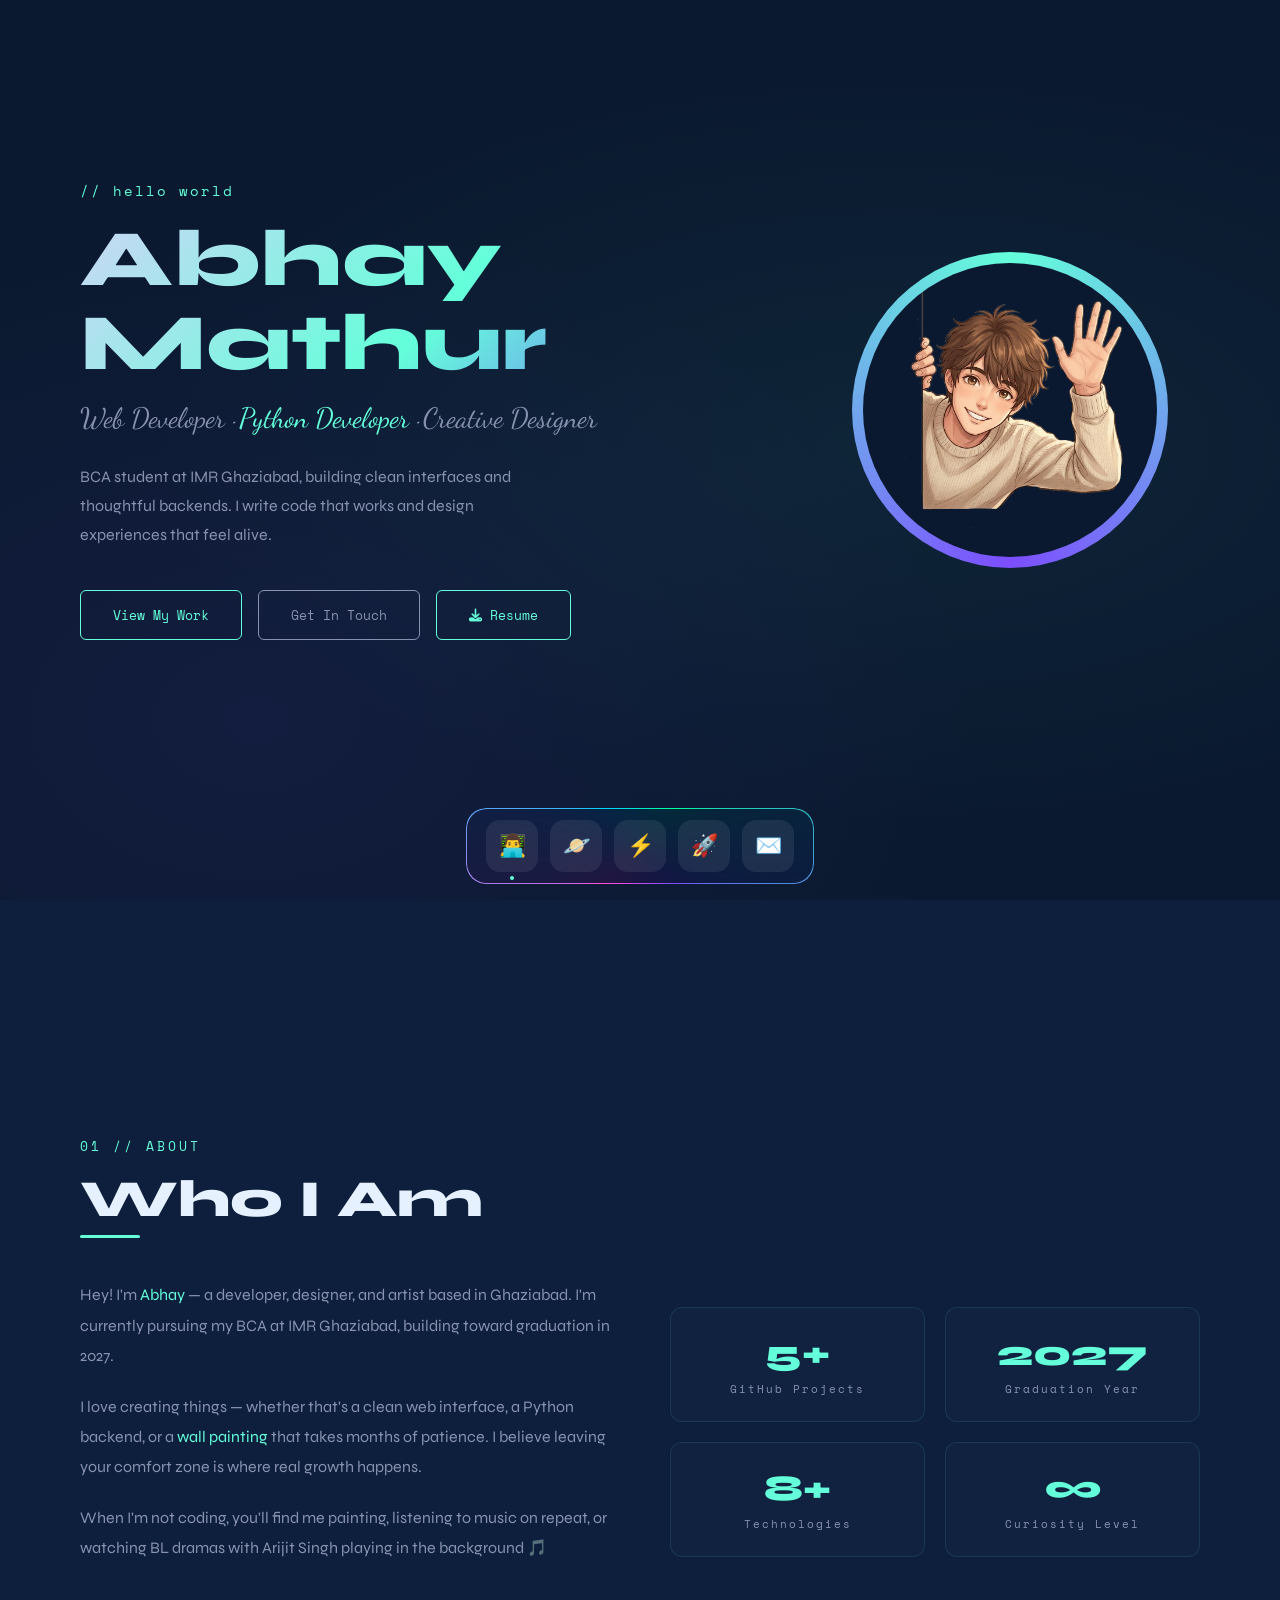
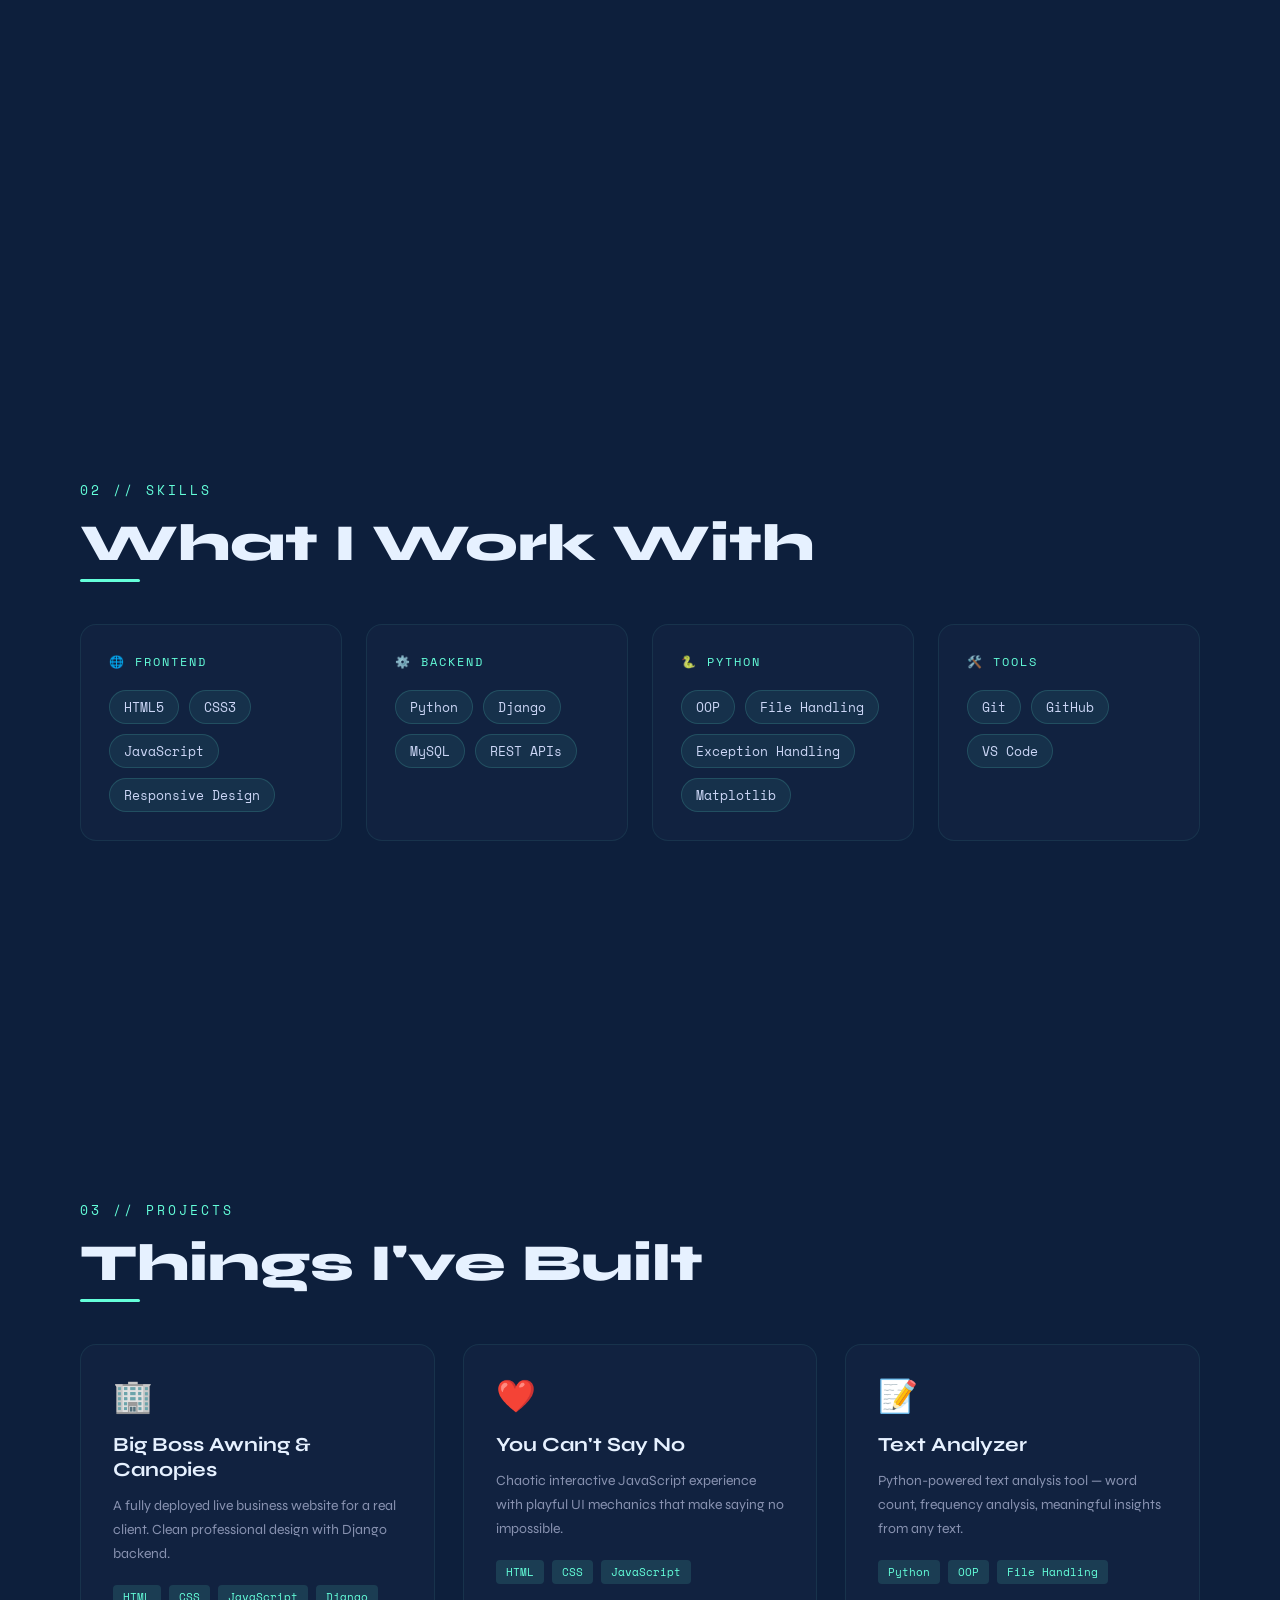
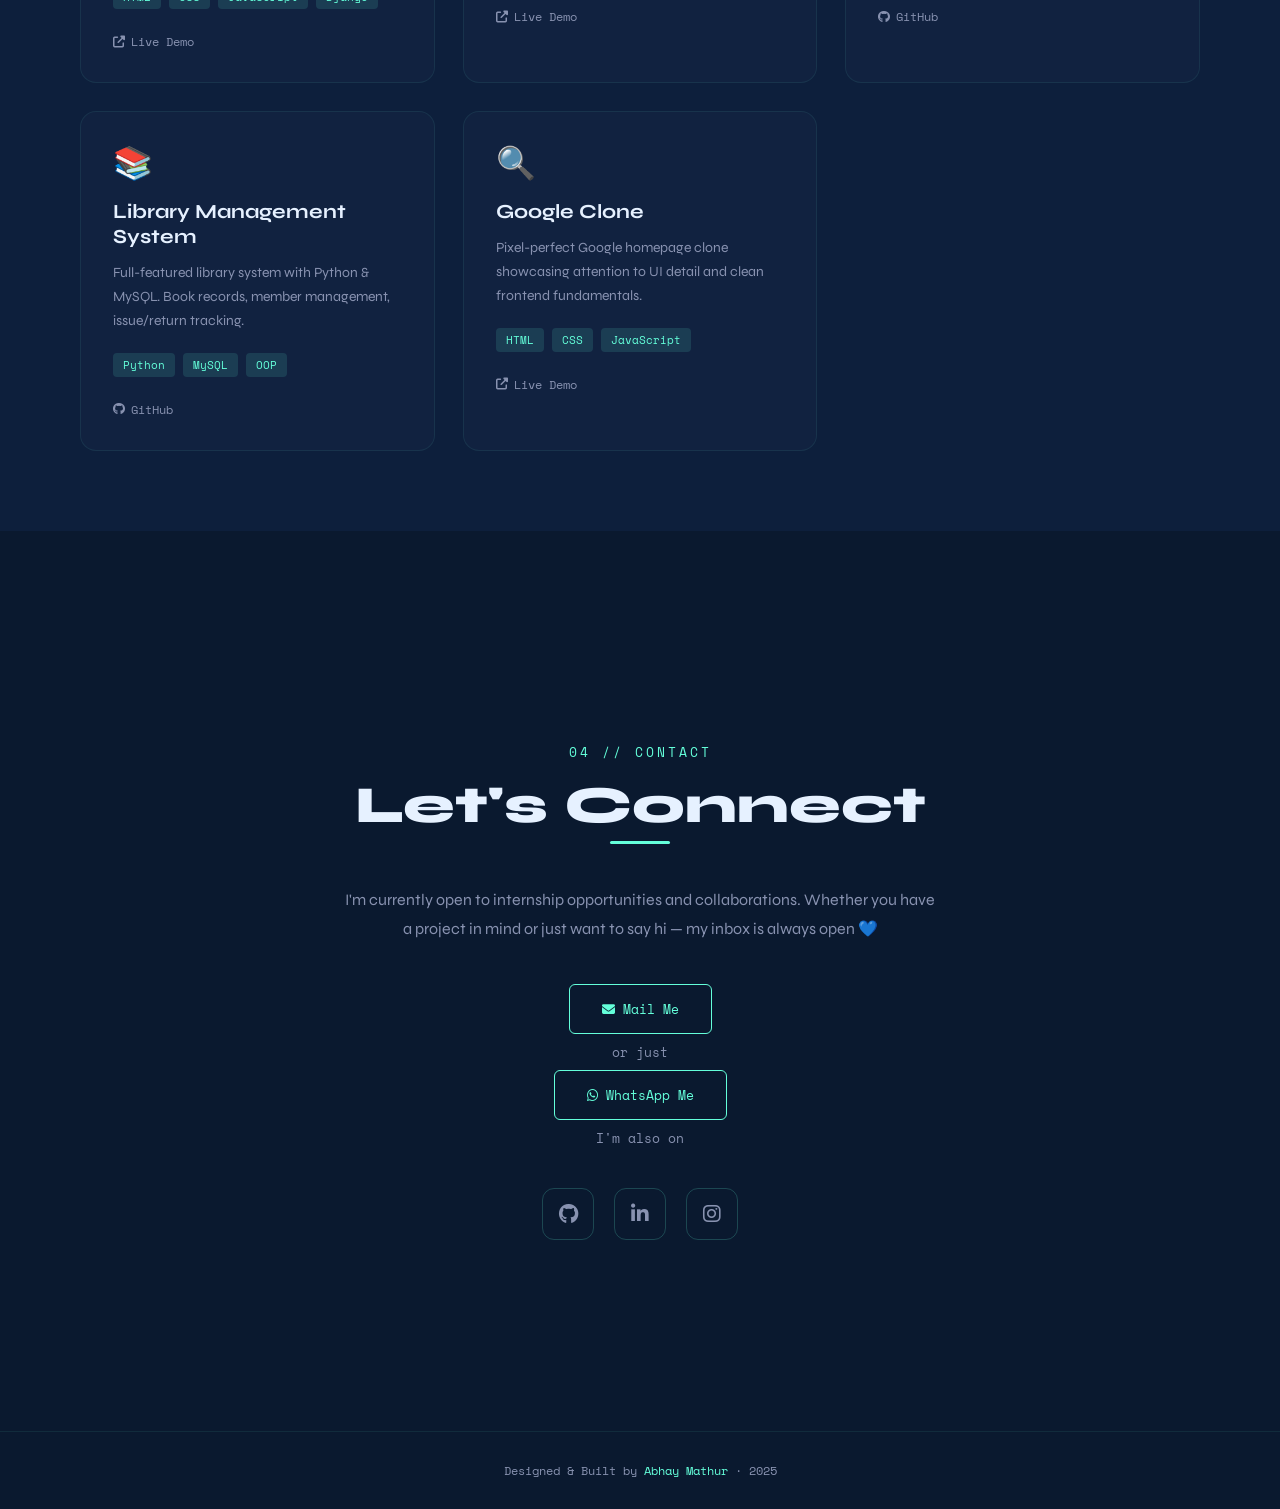
==== _porfolio.html @ 26a580cf "Initial portfolio commit" ====
<!DOCTYPE html>
<html lang="en">
<head>
  <meta charset="UTF-8">
  <meta name="viewport" content="width=device-width, initial-scale=1.0">
  <title>Abhay Mathur | Web & Python Developer</title>
  <link rel="preconnect" href="https://fonts.googleapis.com">
  <link href="https://fonts.googleapis.com/css2?family=Syne:wght@400;600;700;800&family=Space+Mono:wght@400;700&family=Dancing+Script:wght@600&display=swap" rel="stylesheet">
  <link rel="stylesheet" href="https://cdnjs.cloudflare.com/ajax/libs/font-awesome/6.5.1/css/all.min.css"/>
  <link rel="stylesheet" href="_portfolio.css">
</head>
<body>

  <!-- ═══ HERO ═══ -->
  <section id="hero">
    <div class="hero-bg"></div>
    <div class="hero-left">
      <p class="hero-tag">// hello world</p>
      <h1 class="hero-name">Abhay Mathur</h1>
      <p class="hero-role">Web Developer · <span>Python Developer</span> · Creative Designer</p>
      <p class="hero-desc">
        BCA student at IMR Ghaziabad, building clean interfaces and thoughtful backends.
        I write code that works and design experiences that feel alive.
      </p>
      <div class="hero-buttons">
        <a href="#projects" class="btn-primary">View My Work</a>
        <a href="#contact" class="btn-secondary">Get In Touch</a>
        <a href="AbhayMathur_Resume.pdf" download class="btn-primary">
          <i class="fas fa-download"></i> Resume
        </a>
      </div>
    </div>
    <div class="hero-right">
      <div class="hero-avatar-wrap">
        <div class="hero-avatar-ring"></div>
        <div class="hero-avatar-inner"><img src="hi.png" alt="Abhay Mathur"></div>
      </div>
    </div>
  </section>

  <!-- ═══ ABOUT ═══ -->
  <section id="about">
    <p class="section-label">01 // about</p>
    <h2 class="section-title">Who I Am</h2>
    <div class="about-grid">
      <div class="about-text">
        <p>
          Hey! I'm <span>Abhay</span> — a developer, designer, and artist based in Ghaziabad.
          I'm currently pursuing my BCA at IMR Ghaziabad, building toward graduation in 2027.
        </p>
        <p>
          I love creating things — whether that's a clean web interface, a Python backend,
          or a <span>wall painting</span> that takes months of patience. I believe leaving your
          comfort zone is where real growth happens.
        </p>
        <p>
          When I'm not coding, you'll find me painting, listening to music on repeat,
          or watching BL dramas with Arijit Singh playing in the background 🎵
        </p>
      </div>
      <div class="about-facts">
        <div class="fact-card">
          <span class="fact-number">5+</span>
          <span class="fact-label">GitHub Projects</span>
        </div>
        <div class="fact-card">
          <span class="fact-number">2027</span>
          <span class="fact-label">Graduation Year</span>
        </div>
        <div class="fact-card">
          <span class="fact-number">8+</span>
          <span class="fact-label">Technologies</span>
        </div>
        <div class="fact-card">
          <span class="fact-number">∞</span>
          <span class="fact-label">Curiosity Level</span>
        </div>
      </div>
    </div>
  </section>

  <!-- ═══ SKILLS ═══ -->
  <section id="skills">
    <p class="section-label">02 // skills</p>
    <h2 class="section-title">What I Work With</h2>
    <div class="skills-grid">
      <div class="skill-category">
        <div class="skill-cat-title">🌐 Frontend</div>
        <div class="skill-tags">
          <span class="skill-tag">HTML5</span>
          <span class="skill-tag">CSS3</span>
          <span class="skill-tag">JavaScript</span>
          <span class="skill-tag">Responsive Design</span>
        </div>
      </div>
      <div class="skill-category">
        <div class="skill-cat-title">⚙️ Backend</div>
        <div class="skill-tags">
          <span class="skill-tag">Python</span>
          <span class="skill-tag">Django</span>
          <span class="skill-tag">MySQL</span>
          <span class="skill-tag">REST APIs</span>
        </div>
      </div>
      <div class="skill-category">
        <div class="skill-cat-title">🐍 Python</div>
        <div class="skill-tags">
          <span class="skill-tag">OOP</span>
          <span class="skill-tag">File Handling</span>
          <span class="skill-tag">Exception Handling</span>
          <span class="skill-tag">Matplotlib</span>
        </div>
      </div>
      <div class="skill-category">
        <div class="skill-cat-title">🛠️ Tools</div>
        <div class="skill-tags">
          <span class="skill-tag">Git</span>
          <span class="skill-tag">GitHub</span>
          <span class="skill-tag">VS Code</span>
        </div>
      </div>
    </div>
  </section>

  <!-- ═══ PROJECTS ═══ -->
<section id="projects">
    <p class="section-label">03 // projects</p>
    <h2 class="section-title">Things I've Built</h2>
    <div class="projects-grid">

      <div class="project-card">
        <span class="project-icon">🏢</span>
        <h3 class="project-title">Big Boss Awning & Canopies</h3>
        <p class="project-desc">A fully deployed live business website for a real client. Clean professional design with Django backend.</p>
        <div class="project-techs">
          <span class="project-tech">HTML</span>
          <span class="project-tech">CSS</span>
          <span class="project-tech">JavaScript</span>
          <span class="project-tech">Django</span>
        </div>
        <div class="project-links">
          <a href="https://bigbossawningandcanopies.onrender.com" target="_blank" class="project-link"><i class="fa fa-external-link-alt"></i> Live Demo</a>
        </div>
      </div>

      <div class="project-card">
        <span class="project-icon">❤️</span>
        <h3 class="project-title">You Can't Say No</h3>
        <p class="project-desc">Chaotic interactive JavaScript experience with playful UI mechanics that make saying no impossible.</p>
        <div class="project-techs">
          <span class="project-tech">HTML</span>
          <span class="project-tech">CSS</span>
          <span class="project-tech">JavaScript</span>
        </div>
        <div class="project-links">
          <a href="https://hanji-abhay.github.io/you-cant-say-no/valentine.html" target="_blank" class="project-link"><i class="fa fa-external-link-alt"></i> Live Demo</a>
        </div>
      </div>

      <div class="project-card">
        <span class="project-icon">📝</span>
        <h3 class="project-title">Text Analyzer</h3>
        <p class="project-desc">Python-powered text analysis tool — word count, frequency analysis, meaningful insights from any text.</p>
        <div class="project-techs">
          <span class="project-tech">Python</span>
          <span class="project-tech">OOP</span>
          <span class="project-tech">File Handling</span>
        </div>
        <div class="project-links">
          <a href="https://github.com/hanji-abhay/TextAnalyzer" target="_blank" class="project-link"><i class="fab fa-github"></i> GitHub</a>
        </div>
      </div>

      <div class="project-card">
        <span class="project-icon">📚</span>
        <h3 class="project-title">Library Management System</h3>
        <p class="project-desc">Full-featured library system with Python & MySQL. Book records, member management, issue/return tracking.</p>
        <div class="project-techs">
          <span class="project-tech">Python</span>
          <span class="project-tech">MySQL</span>
          <span class="project-tech">OOP</span>
        </div>
        <div class="project-links">
          <a href="https://github.com/hanji-abhay/library-management-system-python-mysql" target="_blank" class="project-link"><i class="fab fa-github"></i> GitHub</a>
        </div>
      </div>

      <div class="project-card">
        <span class="project-icon">🔍</span>
        <h3 class="project-title">Google Clone</h3>
        <p class="project-desc">Pixel-perfect Google homepage clone showcasing attention to UI detail and clean frontend fundamentals.</p>
        <div class="project-techs">
          <span class="project-tech">HTML</span>
          <span class="project-tech">CSS</span>
          <span class="project-tech">JavaScript</span>
        </div>
        <div class="project-links">
          <a href="https://hanji-abhay.github.io/google-clone" target="_blank" class="project-link"><i class="fa fa-external-link-alt"></i> Live Demo</a>
        </div>
      </div>

    </div>
  </section>

  <!-- ═══ CONTACT ═══ -->
  <section id="contact">
    <div class="contact-inner">
      <p class="section-label">04 // contact</p>
      <h2 class="section-title">Let's Connect</h2>
      <p class="contact-text">
        I'm currently open to internship opportunities and collaborations.
        Whether you have a project in mind or just want to say hi — my inbox is always open 💙
      </p>
      <a href="mailto:abhaymathur629@gmail.com" class="btn-primary"><i class="fas fa-envelope"></i> Mail Me</a>
      <br>
      <p class="contact-note">or just</p>
      <a href="https://wa.me/7065667480" class="btn-primary"><i class="fab fa-whatsapp"></i> WhatsApp Me</a>
       <br>
      <p class="contact-note">I'm also on</p>
      <div class="contact-links">
        <a href="https://github.com/hanji-abhay" target="_blank" class="contact-link"><i class="fab fa-github"></i></a>
        <a href="https://linkedin.com/in/abhay-mathur-131091391" target="_blank" class="contact-link"><i class="fab fa-linkedin-in"></i></a>
        <a href="https://www.instagram.com/hanji_abhay" target="_blank" class="contact-link"><i class="fab fa-instagram"></i></a>
      </div>
    </div>
  </section>

  <!-- ═══ FOOTER ═══ -->
  <footer>
    <p>Designed & Built by <span>Abhay Mathur</span> · 2025</p>
  </footer>

  <!-- ═══ DOCK ═══ -->
  <nav class="mac-dock" id="dock">
    <div class="dock-icon active" onclick="scrollToSection('hero')">👨‍💻<span class="dock-label">Home</span><span class="dock-dot"></span></div>
    <div class="dock-icon" onclick="scrollToSection('about')">🪐<span class="dock-label">About</span><span class="dock-dot"></span></div>
    <div class="dock-icon" onclick="scrollToSection('skills')">⚡<span class="dock-label">Skills</span><span class="dock-dot"></span></div>
    <div class="dock-icon" onclick="scrollToSection('projects')">🚀<span class="dock-label">Projects</span><span class="dock-dot"></span></div>
    <div class="dock-icon" onclick="scrollToSection('contact')">✉️<span class="dock-label">Contact</span><span class="dock-dot"></span></div>
  </nav>

  <script src="_portfolio.js"></script>
</body>
</html>
---- _portfolio.css ----
*, *::before, *::after { padding: 0; margin: 0; box-sizing: border-box; }
    html { scroll-behavior: smooth; }

    :root {
      --navy: #0a192f;
      --navy-light: #112240;
      --navy-mid: #0d1f3c;
      --cyan: #64ffda;
      --cyan-dim: rgba(100,255,218,0.12);
      --text: #ccd6f6;
      --text-dim: #8892b0;
      --white: #e6f1ff;
      --purple: #7c4dff;
    }

    body {
      font-family: 'Syne', sans-serif;
      background-color: var(--navy);
      color: var(--text);
      overflow-x: hidden;
    }

    /* ─── SCROLLBAR ─── */
    ::-webkit-scrollbar { width: 5px; }
    ::-webkit-scrollbar-track { background: var(--navy); }
    ::-webkit-scrollbar-thumb { background: var(--cyan); border-radius: 10px; }

    /* ─── SECTIONS ─── */
    section {
      min-height: 100vh;
      padding: 100px 80px 80px;
      display: flex;
      flex-direction: column;
      justify-content: center;
    }

    .section-label {
      font-family: 'Space Mono', monospace;
      font-size: 13px;
      color: var(--cyan);
      letter-spacing: 3px;
      text-transform: uppercase;
      margin-bottom: 12px;
    }

    .section-title {
      font-size: clamp(32px, 5vw, 52px);
      font-weight: 800;
      color: var(--white);
      margin-bottom: 50px;
      position: relative;
      display: inline-block;
    }

    .section-title::after {
      content: '';
      position: absolute;
      bottom: -8px;
      left: 0;
      width: 60px;
      height: 3px;
      background: var(--cyan);
      border-radius: 2px;
    }

    /* ─── HERO ─── */
    #hero {
      flex-direction: row;
      align-items: center;
      justify-content: space-between;
      padding-top: 0;
      min-height: 100vh;
      position: relative;
      overflow: hidden;
    }

    .hero-bg {
      position: absolute;
      inset: 0;
      background: radial-gradient(ellipse at 70% 50%, rgba(100,255,218,0.05) 0%, transparent 60%),
                  radial-gradient(ellipse at 20% 80%, rgba(124,77,255,0.08) 0%, transparent 50%);
      pointer-events: none;
    }

    .hero-left {
      flex: 1;
      z-index: 1;
      animation: fadeInLeft 0.8s ease forwards;
    }

    @keyframes fadeInLeft {
      from { opacity: 0; transform: translateX(-40px); }
      to   { opacity: 1; transform: translateX(0); }
    }

    .hero-tag {
      font-family: 'Space Mono', monospace;
      font-size: 14px;
      color: var(--cyan);
      margin-bottom: 16px;
      letter-spacing: 2px;
    }

    .hero-name {
      font-size: clamp(42px, 7vw, 80px);
      font-weight: 800;
      line-height: 1.05;
      background: linear-gradient(135deg, #ccd6f6 0%, #64ffda 50%, #7c4dff 100%);
      -webkit-background-clip: text;
      -webkit-text-fill-color: transparent;
      background-clip: text;
      margin-bottom: 16px;
    }

    .hero-role {
      font-family: 'Dancing Script', cursive;
      font-size: clamp(20px, 3vw, 28px);
      color: var(--text-dim);
      margin-bottom: 28px;
    }

    .hero-role span { color: var(--cyan); }

    .hero-desc {
      font-size: 16px;
      color: var(--text-dim);
      line-height: 1.8;
      max-width: 480px;
      margin-bottom: 40px;
    }

    .hero-buttons {
      display: flex;
      gap: 16px;
      flex-wrap: wrap;
    }

    .btn-primary {
      padding: 14px 32px;
      border: 1.5px solid var(--cyan);
      color: var(--cyan);
      background: transparent;
      font-family: 'Space Mono', monospace;
      font-size: 13px;
      border-radius: 6px;
      cursor: pointer;
      transition: all 0.3s ease;
      text-decoration: none;
      display: inline-block;
    }

    .btn-primary:hover {
      background: var(--cyan-dim);
      transform: translateY(-2px);
      box-shadow: 0 8px 24px rgba(100,255,218,0.15);
    }

    .btn-secondary {
      padding: 14px 32px;
      border: 1.5px solid var(--text-dim);
      color: var(--text-dim);
      background: transparent;
      font-family: 'Space Mono', monospace;
      font-size: 13px;
      border-radius: 6px;
      cursor: pointer;
      transition: all 0.3s ease;
      text-decoration: none;
      display: inline-block;
    }

    .btn-secondary:hover {
      border-color: var(--text);
      color: var(--text);
      transform: translateY(-2px);
    }

    .hero-right {
      flex: 0 0 380px;
      display: flex;
      align-items: center;
      justify-content: center;
      z-index: 1;
      animation: fadeInRight 0.8s ease 0.2s both;
    }

    @keyframes fadeInRight {
      from { opacity: 0; transform: translateX(40px); }
      to   { opacity: 1; transform: translateX(0); }
    }

    .hero-avatar-wrap {
      position: relative;
      width: 300px;
      height: 300px;
    }

    .hero-avatar-ring {
      position: absolute;
      inset: -8px;
      border-radius: 50%;
      background: conic-gradient(var(--cyan), var(--purple), var(--cyan));
      animation: rotatering 6s linear infinite;
    }

    @keyframes rotatering {
      to { transform: rotate(360deg); }
    }

    .hero-avatar-inner {
      position: absolute;
      inset: 3px;
      border-radius: 50%;
      background: var(--navy);
      display: flex;
      align-items: center;
      justify-content: center;
      z-index: 1;
    }

    .hero-avatar-inner img {
      width: 100%;
      height: 80%;
      transform: translateX(-10%);
      object-fit: cover;
    }
    /* ─── ABOUT ─── */
    #about { background: var(--navy-mid); }

    .about-grid {
      display: grid;
      grid-template-columns: 1fr 1fr;
      gap: 60px;
      align-items: center;
    }

    .about-text p {
      font-size: 16px;
      color: var(--text-dim);
      line-height: 1.9;
      margin-bottom: 20px;
    }

    .about-text p span { color: var(--cyan); }

    .about-facts {
      display: grid;
      grid-template-columns: 1fr 1fr;
      gap: 20px;
    }

    .fact-card {
      background: var(--navy-light);
      border: 1px solid rgba(100,255,218,0.1);
      border-radius: 12px;
      padding: 24px 20px;
      text-align: center;
      transition: border-color 0.3s, transform 0.3s;
    }

    .fact-card:hover {
      border-color: var(--cyan);
      transform: translateY(-4px);
    }

    .fact-number {
      font-size: 36px;
      font-weight: 800;
      color: var(--cyan);
      display: block;
    }

    .fact-label {
      font-family: 'Space Mono', monospace;
      font-size: 11px;
      color: var(--text-dim);
      letter-spacing: 2px;
      margin-top: 6px;
      display: block;
    }

    /* ─── SKILLS ─── */
    #skills {background-color: var(--navy-mid);}

    .skills-grid {
      display: grid;
      grid-template-columns: repeat(auto-fit, minmax(260px, 1fr));
      gap: 24px;
    }

    .skill-category {
      background: var(--navy-light);
      border: 1px solid rgba(100,255,218,0.08);
      border-radius: 16px;
      padding: 28px;
      transition: border-color 0.3s, transform 0.3s;
    }

    .skill-category:hover {
      border-color: rgba(100,255,218,0.3);
      transform: translateY(-6px);
    }

    .skill-cat-title {
      font-family: 'Space Mono', monospace;
      font-size: 12px;
      color: var(--cyan);
      letter-spacing: 2px;
      text-transform: uppercase;
      margin-bottom: 20px;
      display: flex;
      align-items: center;
      gap: 10px;
    }

    .skill-tags {
      display: flex;
      flex-wrap: wrap;
      gap: 10px;
    }

    .skill-tag {
      padding: 6px 14px;
      background: rgba(100,255,218,0.07);
      border: 1px solid rgba(100,255,218,0.15);
      border-radius: 20px;
      font-size: 13px;
      color: var(--text);
      font-family: 'Space Mono', monospace;
      transition: all 0.2s;
    }

    .skill-tag:hover {
      background: rgba(100,255,218,0.15);
      border-color: var(--cyan);
      color: var(--cyan);
    }

    /* ─── PROJECTS ─── */
    #projects { background: var(--navy-mid); }

    .projects-grid {
      display: grid;
      grid-template-columns: repeat(auto-fit, minmax(320px, 1fr));
      gap: 28px;
    }

    .project-card {
      background: var(--navy-light);
      border: 1px solid rgba(100,255,218,0.08);
      border-radius: 16px;
      padding: 32px;
      transition: all 0.3s ease;
      position: relative;
      overflow: hidden;
    }

    .project-card::before {
      content: '';
      position: absolute;
      top: 0; left: 0; right: 0;
      height: 2px;
      background: linear-gradient(90deg, var(--cyan), var(--purple));
      transform: scaleX(0);
      transition: transform 0.3s;
    }

    .project-card:hover::before { transform: scaleX(1); }

    .project-card:hover {
      border-color: rgba(100,255,218,0.25);
      transform: translateY(-6px);
      box-shadow: 0 20px 40px rgba(0,0,0,0.3);
    }

    .project-icon {
      font-size: 32px;
      margin-bottom: 16px;
      display: block;
    }

    .project-title {
      font-size: 20px;
      font-weight: 700;
      color: var(--white);
      margin-bottom: 12px;
    }

    .project-desc {
      font-size: 14px;
      color: var(--text-dim);
      line-height: 1.7;
      margin-bottom: 20px;
    }

    .project-techs {
      display: flex;
      flex-wrap: wrap;
      gap: 8px;
      margin-bottom: 24px;
    }

    .project-tech {
      font-family: 'Space Mono', monospace;
      font-size: 11px;
      color: var(--cyan);
      background: var(--cyan-dim);
      padding: 4px 10px;
      border-radius: 4px;
    }

    .project-links {
      display: flex;
      gap: 16px;
    }

    .project-link {
      font-family: 'Space Mono', monospace;
      font-size: 12px;
      color: var(--text-dim);
      text-decoration: none;
      display: flex;
      align-items: center;
      gap: 6px;
      transition: color 0.2s;
    }

    .project-link:hover { color: var(--cyan); }

    /* ─── CONTACT ─── */
    #contact {
      align-items: center;
      text-align: center;
    }

    .contact-inner { max-width: 600px; }

    .contact-inner .section-title::after {
      left: 50%;
      transform: translateX(-50%);
    }

    .contact-text {
      font-size: 16px;
      color: var(--text-dim);
      line-height: 1.8;
      margin-bottom: 40px;
    }

    .contact-links {
      display: flex;
      gap: 20px;
      justify-content: center;
      flex-wrap: wrap;
      margin-top: 40px;
    }

    .contact-link {
      width: 52px;
      height: 52px;
      border-radius: 12px;
      border: 1px solid rgba(100,255,218,0.2);
      display: flex;
      align-items: center;
      justify-content: center;
      font-size: 20px;
      color: var(--text-dim);
      text-decoration: none;
      transition: all 0.3s;
    }

    .contact-link:hover {
      border-color: var(--cyan);
      color: var(--cyan);
      transform: translateY(-4px);
      box-shadow: 0 8px 20px rgba(100,255,218,0.15);
    }

    .contact-note {
      font-size: 13px;
      color: var(--text-dim);
      margin: 8px 0;
      font-family: 'Space Mono', monospace;
    }

    /* ─── DOCK ─── */
    .mac-dock {
      width: max-content;
      position: fixed;
      bottom: 16px;
      left: 50%;
      transform: translateX(-50%);
      display: flex;
      gap: 12px;
      padding: 12px 20px;
      border-radius: 20px;
      z-index: 9999;
      align-items: flex-end;
      isolation: isolate;
      overflow: hidden;
    }

    .mac-dock::before {
      content: "";
      position: absolute;
      inset: 0px;
      border-radius: inherit;
      padding: 2px;
      background: conic-gradient(from 315deg, #00d4ff, #00ff9d, #7c4dff, #ff4fd8, #00d4ff);
      transform-origin: left;
      pointer-events: none;
      z-index: 0;
    }

    .mac-dock::after {
      content: "";
      position: absolute;
      inset: 1px;
      border-radius: inherit;
      background: rgba(2, 9, 37, 0.85);
      backdrop-filter: blur(30px);
      pointer-events: none;
      z-index: 0;
    }

    .mac-dock:hover::before {
      animation: spin 4s ease-in-out infinite;
    }

    @keyframes spin { to { transform: rotate(360deg); } }

    .mac-dock > * { position: relative; z-index: 2; }

    .dock-icon {
      width: 52px;
      height: 52px;
      border-radius: 14px;
      display: flex;
      align-items: center;
      justify-content: center;
      background: rgba(255,255,255,0.08);
      font-size: 22px;
      transition: all 0.25s cubic-bezier(0.34,1.56,0.64,1);
      cursor: pointer;
      position: relative;
      flex-direction: column;
    }

    .dock-icon:hover {
      transform: translateY(-14px) scale(1.1);
      background: rgba(100,255,218,0.15);
      box-shadow: 0 4px 20px rgba(100,255,218,0.3);
    }

    .dock-label {
      font-size: 9px;
      font-family: 'Space Mono', monospace;
      color: rgba(255,255,255,0.6);
      opacity: 0;
      transition: opacity 0.2s;
      position: absolute;
      bottom: -20px;
      white-space: nowrap;
      pointer-events: none;
    }

    .dock-icon:hover .dock-label { opacity: 1; }

    .dock-dot {
      width: 4px;
      height: 4px;
      border-radius: 50%;
      background: var(--cyan);
      position: absolute;
      bottom: -8px;
      opacity: 0;
      transition: opacity 0.2s;
    }

    .dock-icon.active .dock-dot { opacity: 1; }

    /* ─── FOOTER ─── */
    footer {
      text-align: center;
      padding: 30px;
      font-family: 'Space Mono', monospace;
      font-size: 12px;
      color: var(--text-dim);
      border-top: 1px solid rgba(100,255,218,0.08);
    }

    footer span { color: var(--cyan); }

    /* ─── RESPONSIVE ─── */
    @media (max-width: 768px) {
      body{overflow-x: hidden;}
      section { padding: 80px 24px 60px; }

      #hero {
        flex-direction: column-reverse;
        text-align: center;
        gap: 40px;
        padding-top: 80px;
      }

      .hero-desc { margin: 0 auto 32px; }
      .hero-buttons { justify-content: center; }
      .hero-right { flex: none; }
      .hero-avatar-wrap { width: 200px; height: 200px; }
      .hero-avatar-inner { font-size: 70px; }

      .about-grid { grid-template-columns: 1fr; gap: 40px; }
      .about-facts { grid-template-columns: 1fr 1fr; }

      .mac-dock { width: 90%; justify-content: center; gap: 8px; padding: 10px 12px; }
      .dock-icon { width: 44px; height: 44px; font-size: 18px; }
    }
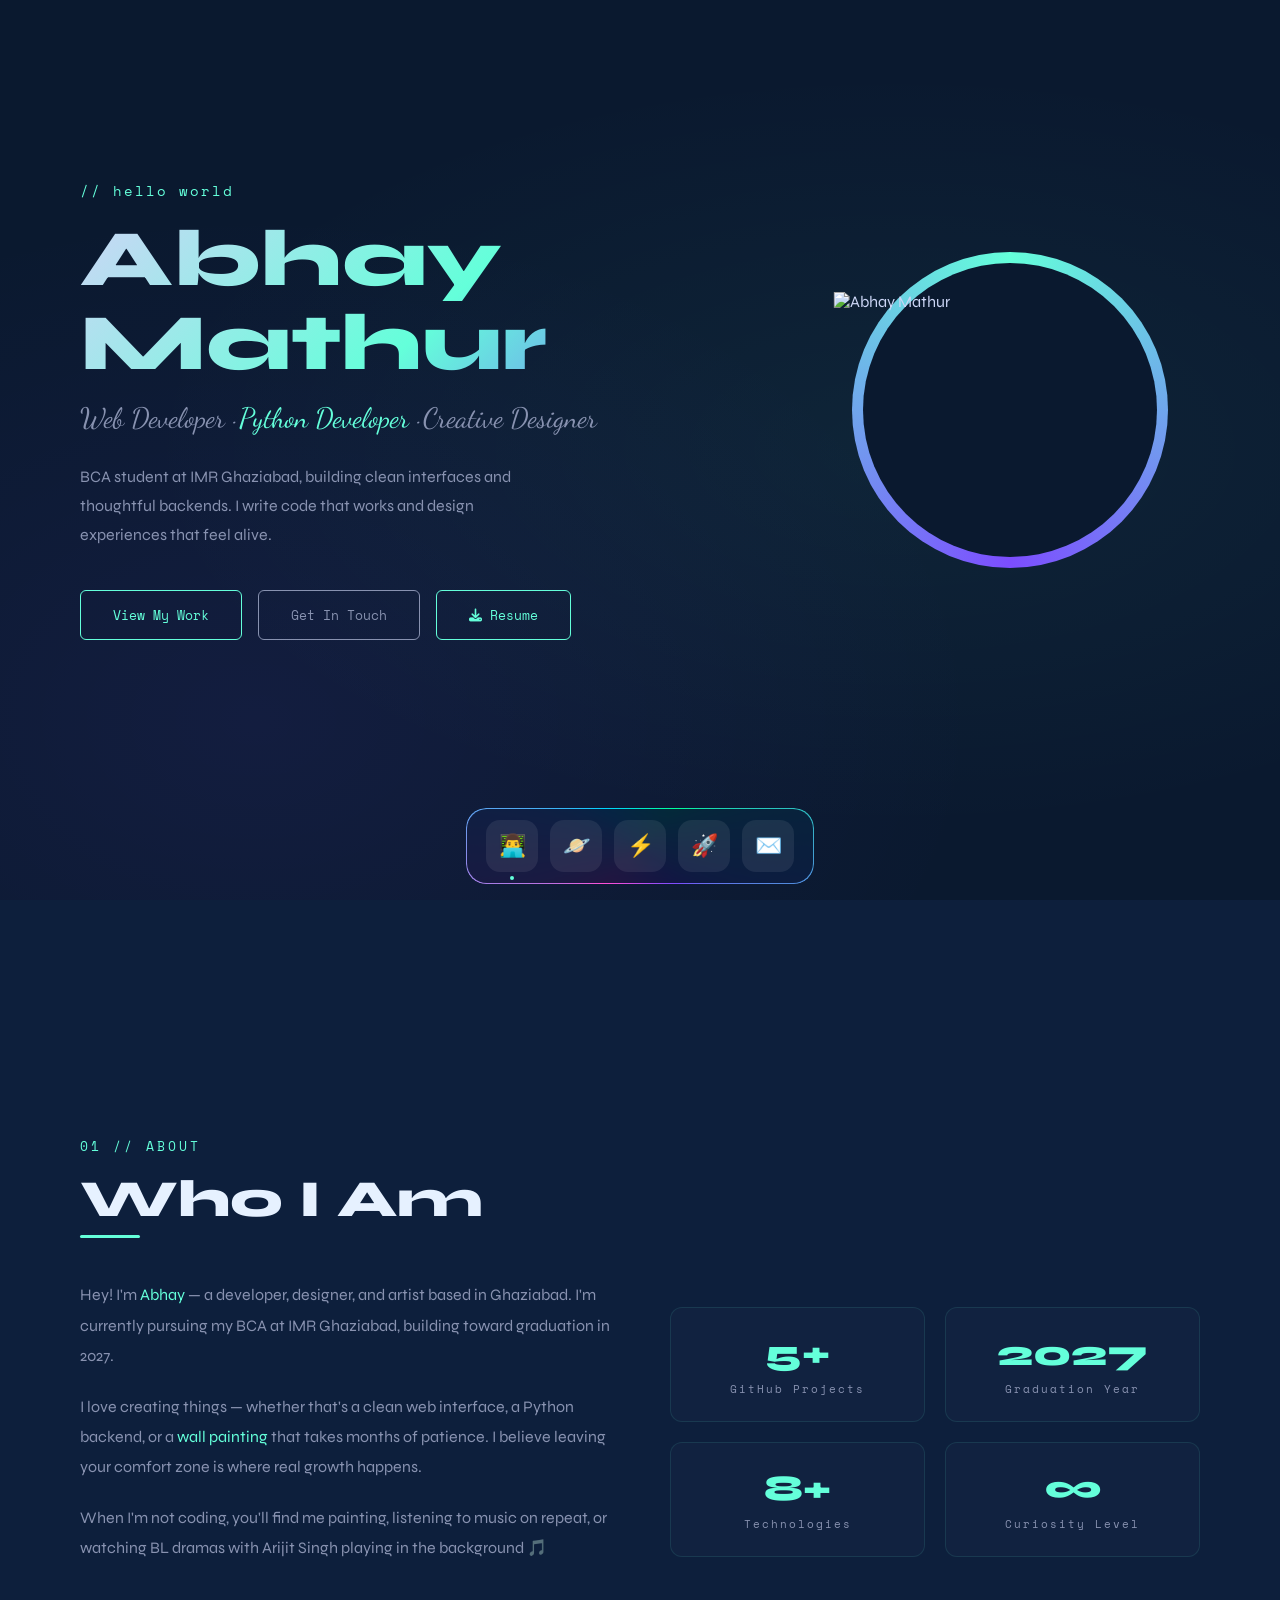
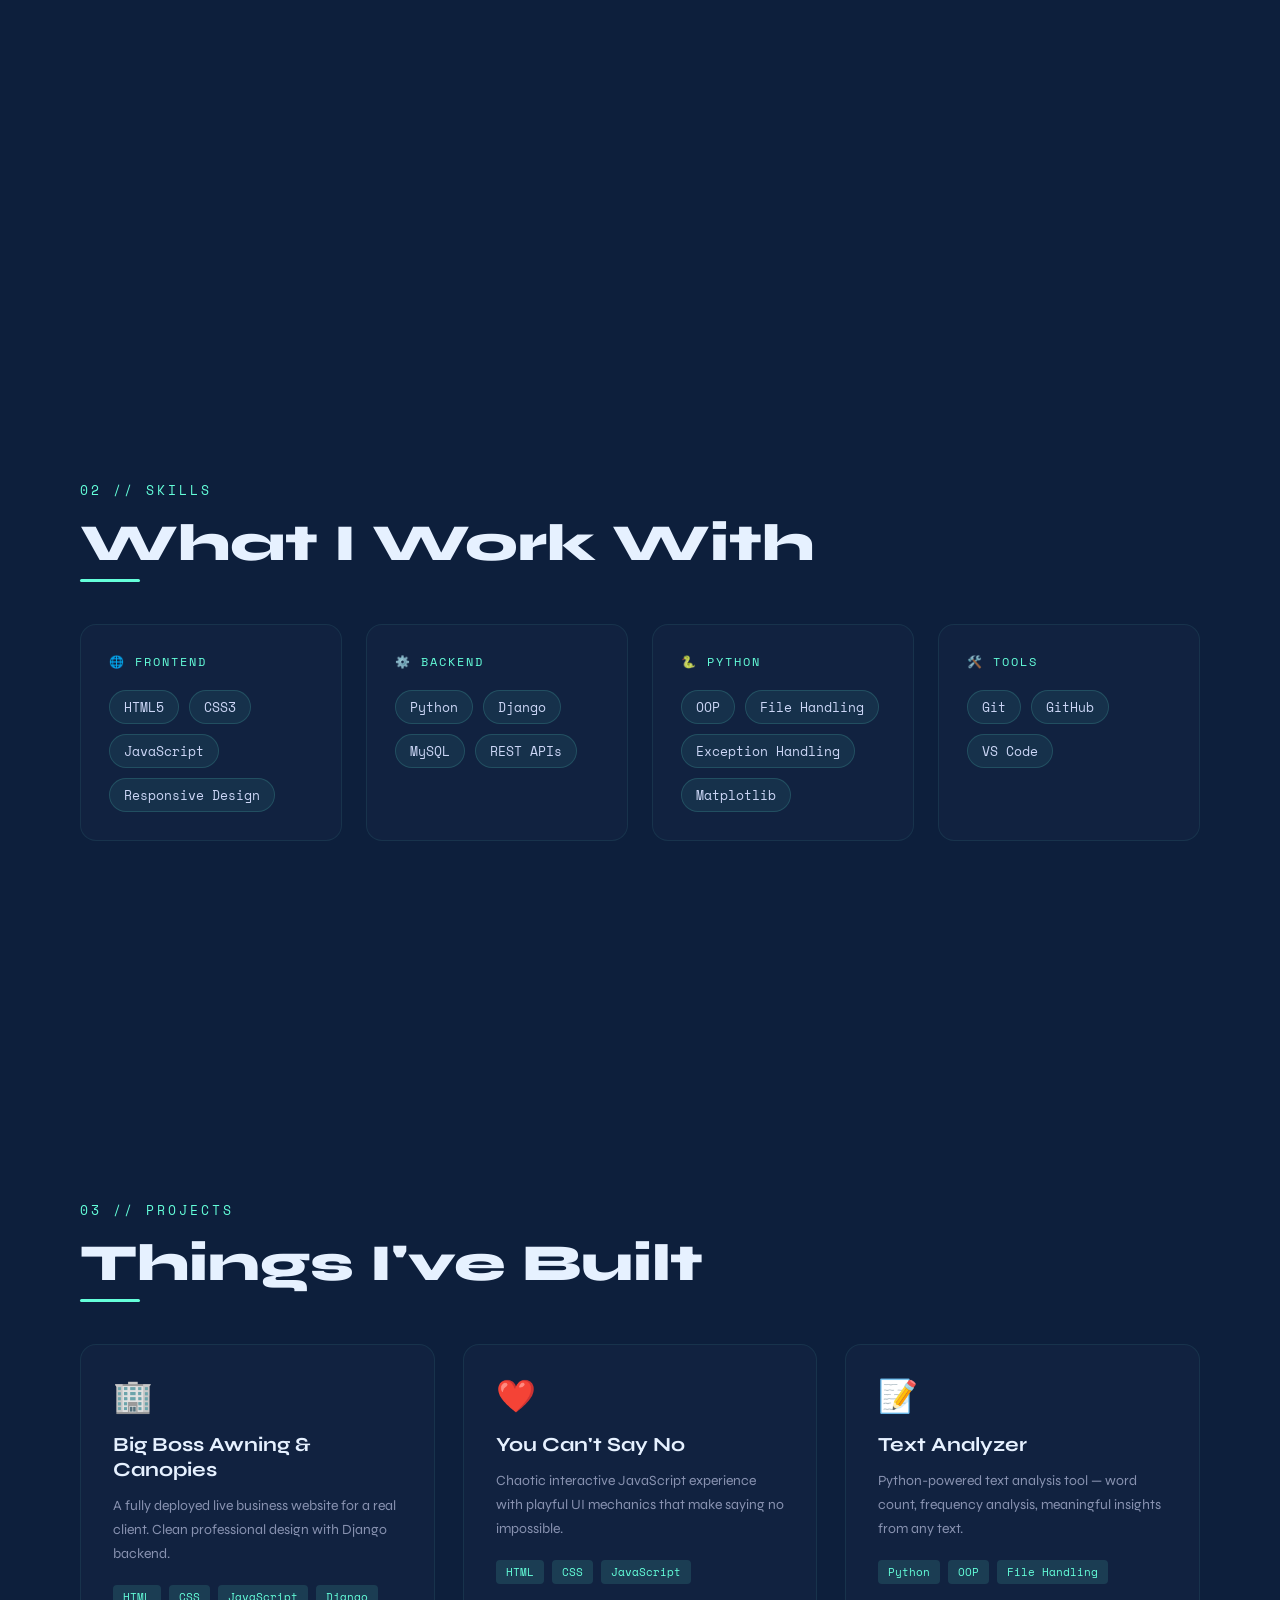
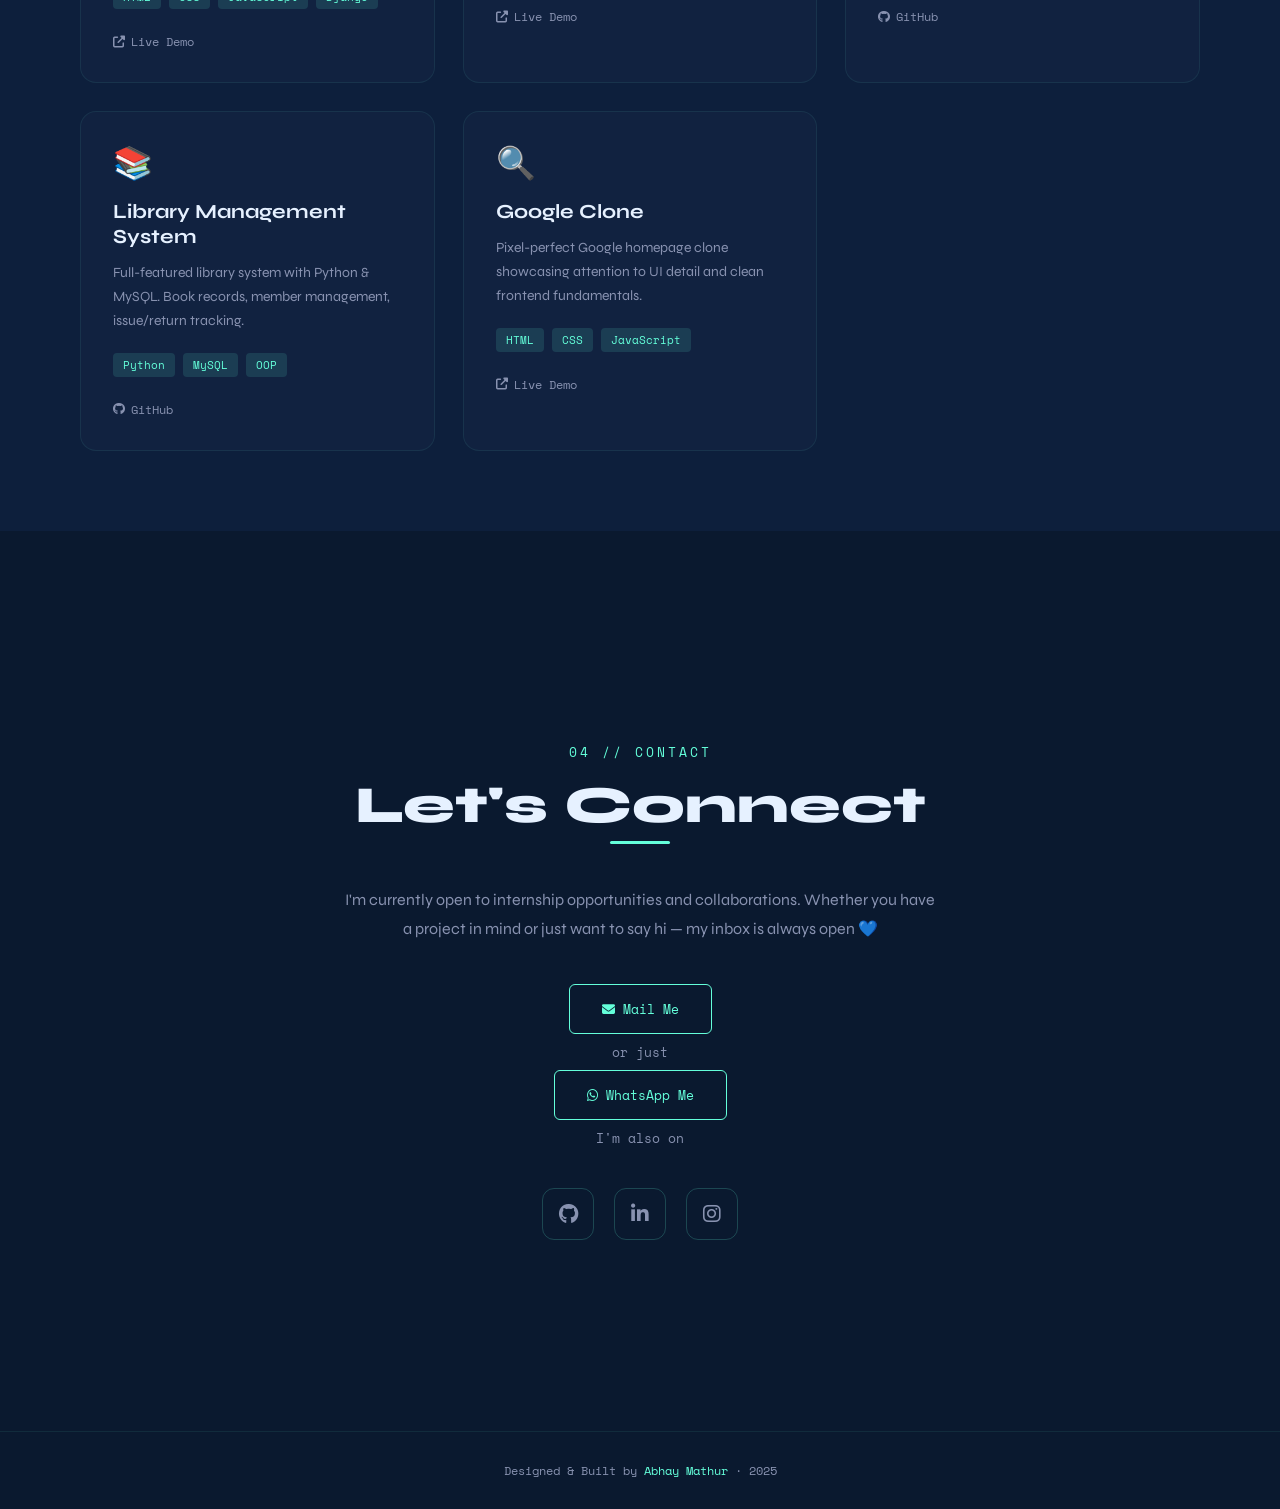
==== commit 974eaee6: "Initial portfolio commit" ====
--- a/_porfolio.html
+++ b/_porfolio.html
@@ -8,6 +8,7 @@
   <link href="https://fonts.googleapis.com/css2?family=Syne:wght@400;600;700;800&family=Space+Mono:wght@400;700&family=Dancing+Script:wght@600&display=swap" rel="stylesheet">
   <link rel="stylesheet" href="https://cdnjs.cloudflare.com/ajax/libs/font-awesome/6.5.1/css/all.min.css"/>
   <link rel="stylesheet" href="_portfolio.css">
+  <base href="/portfolio/">
 </head>
 <body>
 
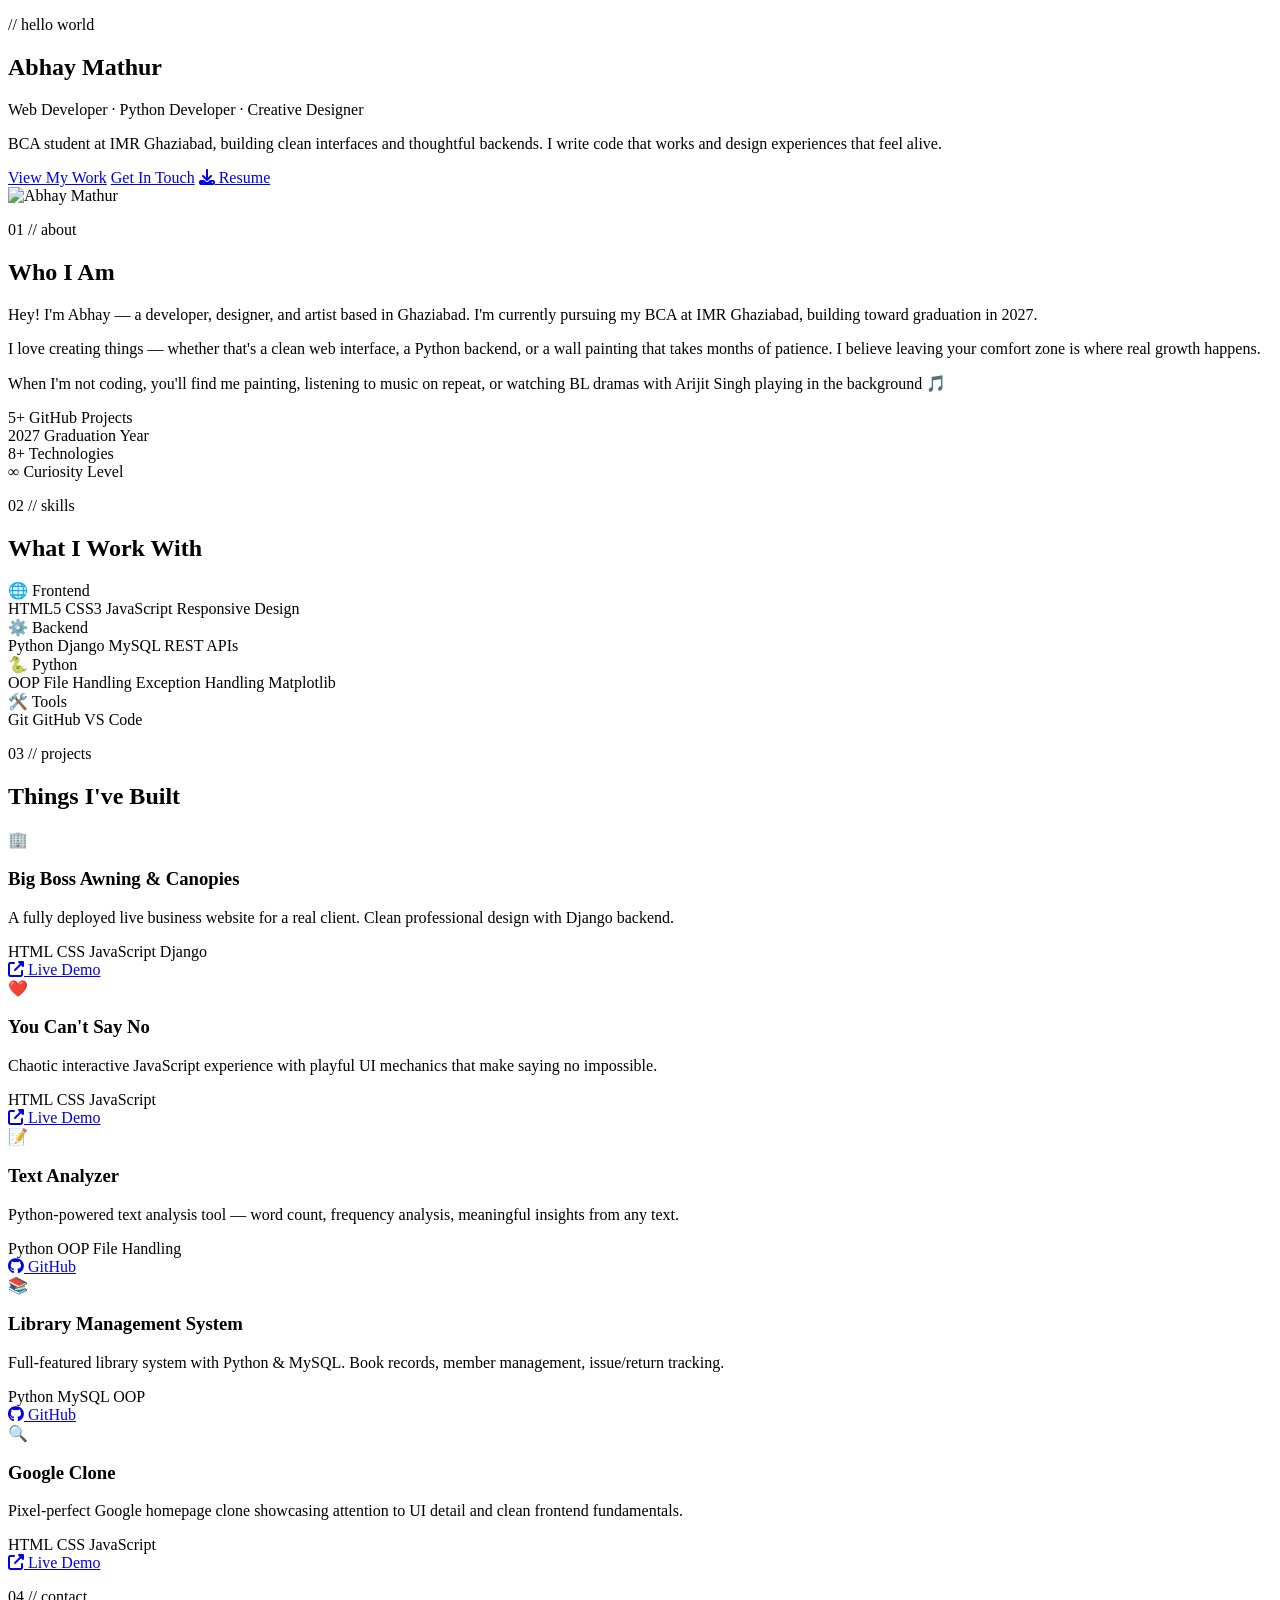
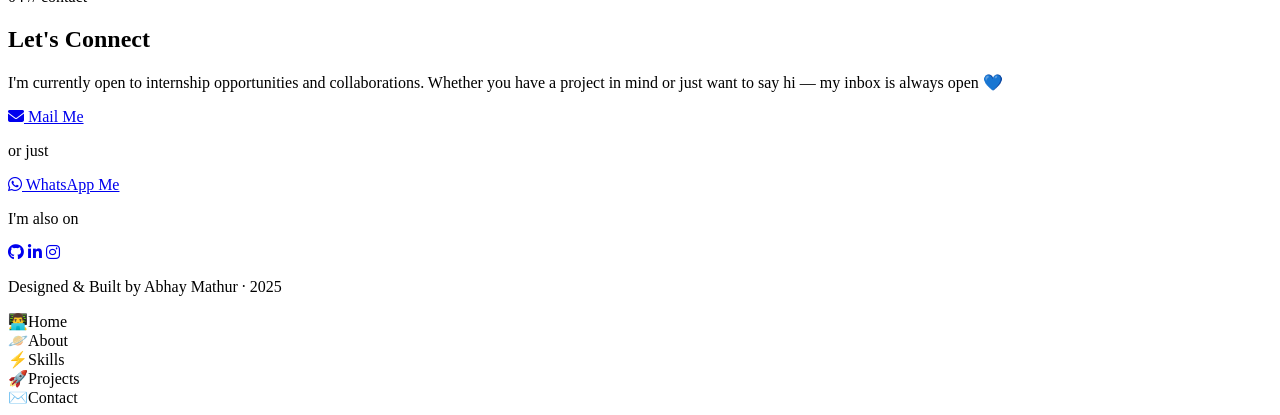
==== commit 6b9b97c5: "Add base href for GitHub Pages" ====
--- a/_porfolio.html
+++ b/_porfolio.html
@@ -4,11 +4,11 @@
   <meta charset="UTF-8">
   <meta name="viewport" content="width=device-width, initial-scale=1.0">
   <title>Abhay Mathur | Web & Python Developer</title>
+  <base href="/Portfolio/">
   <link rel="preconnect" href="https://fonts.googleapis.com">
   <link href="https://fonts.googleapis.com/css2?family=Syne:wght@400;600;700;800&family=Space+Mono:wght@400;700&family=Dancing+Script:wght@600&display=swap" rel="stylesheet">
   <link rel="stylesheet" href="https://cdnjs.cloudflare.com/ajax/libs/font-awesome/6.5.1/css/all.min.css"/>
   <link rel="stylesheet" href="_portfolio.css">
-  <base href="/portfolio/">
 </head>
 <body>
 
